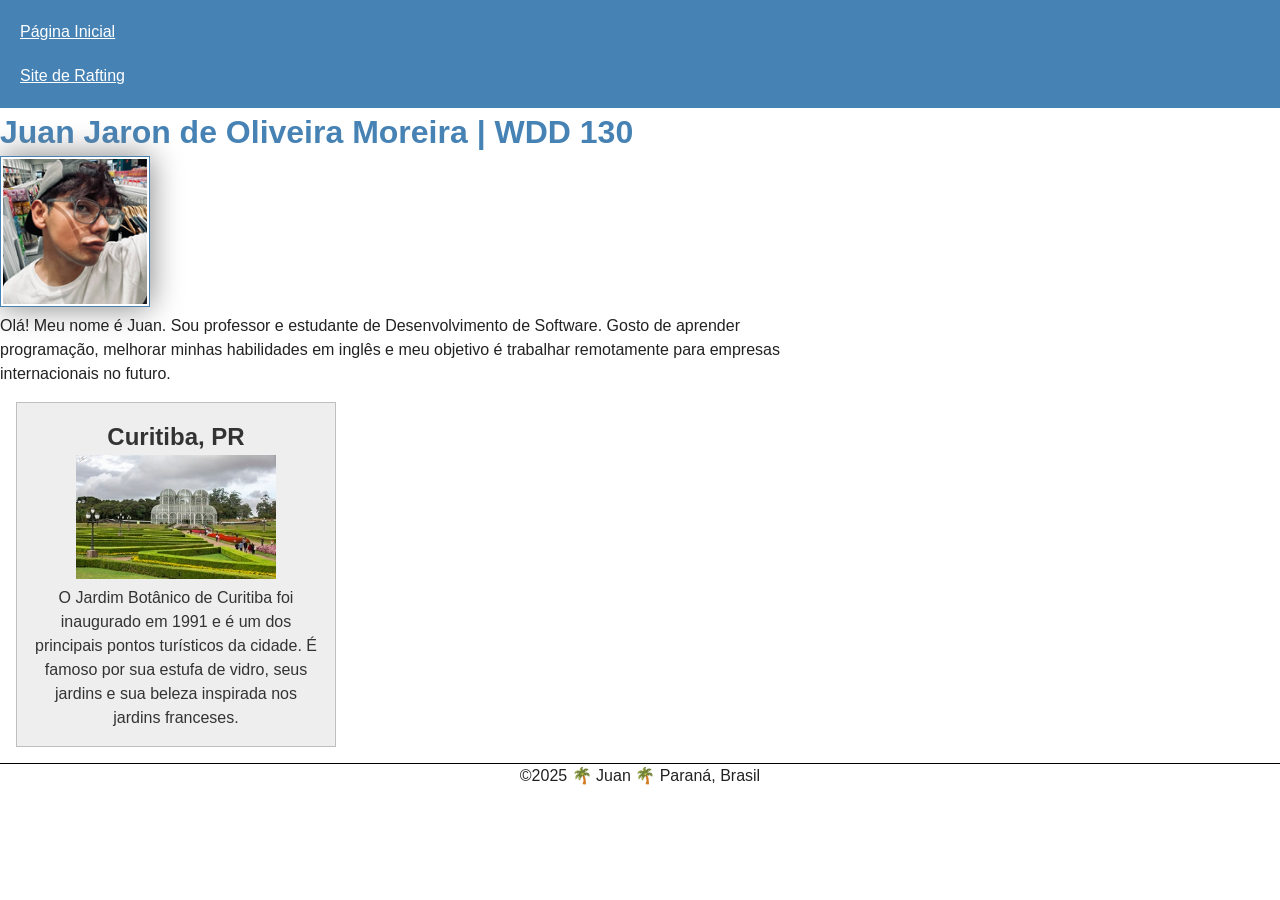
==== wwr/index.html @ 2d79bc1d "Organiza pagina inicial do site de rafting" ====
<!DOCTYPE html>
<html lang="pt-BR">

<head>
    <meta charset="UTF-8">
    <meta name="viewport" content="width=device-width, initial-scale=1.0">
    <title>Juan Jaron de Oliveira Moreira | WDD 130</title>

    <meta name="description"
      content="Página inicial de Juan Jaron de Oliveira Moreira, estudante do curso WDD 130, dedicada ao aprendizado de desenvolvimento web, HTML e CSS.">
    <meta name="author" content="Juan Jaron de Oliveira Moreira">
    <link rel="stylesheet" href="estilos/estilos.css">
</head>

<body>

    <header>
        <nav>
            <a href="#">Página Inicial</a>
            <a href="wwr/">Site de Rafting</a>
        </nav>
    </header>

    <main>
        <h1>Juan Jaron de Oliveira Moreira | WDD 130</h1>
        <img src="imagens/perfil.png.png" alt="Foto de perfil do juan jaron de Oliveira Moreira "
          width="200">
        <p>Olá! Meu nome é Juan. Sou professor e estudante de Desenvolvimento de Software. Gosto de
            aprender programação, melhorar minhas habilidades em inglês e meu objetivo é trabalhar
            remotamente para empresas internacionais no futuro.</p>
    </main>

    <aside class="sidebar">
        <h2>Curitiba, PR</h2>
        <img src="imagens/jardim-botanico.jpg" alt="Jardim Botânico" class="place-img">
        <p>O Jardim Botânico de Curitiba foi inaugurado em 1991 e é um dos principais pontos
            turísticos
            da cidade. É famoso por sua estufa de vidro, seus jardins e sua beleza inspirada nos
            jardins
            franceses.</p>
    </aside>

    <footer>
        <p>©️2025 🌴 Juan 🌴 Paraná, Brasil</p>
    </footer>

</body>

</html>
---- wwr/estilos/estilos.css ----
/* Global resets */
* {
    margin: 0;
    padding: 0;
    box-sizing: border-box;
}

body {
    font-family: Arial, Helvetica, sans-serif;
    line-height: 1.5;
    color: #222;
    background-color: #fff;
    margin: 0;
}

nav {
    background-color: steelblue;
    padding: 10px;
}

nav a {
    color: white;
    padding: 10px;
    display: block;
}

main {
    max-width: 840px;
}

h1 {
    color: steelblue;
}

main img {
    width: 150px;
    height: auto;
    border: 1px solid steelblue;
    padding: 2px;
    box-shadow: 0 0 30px gray;
}

p {
    padding: 0;
}

aside {
    width: 20em;
    margin: 1em;
    border: 1px solid rgba(0, 0, 0, 0.2);
    padding: 1em;
    background-color: #eee;
    color: #333;
    text-align: center;
}

aside img {
    width: 200px;
    height: auto;
}

footer {
    margin-top: 1em;
    border-top: 1px solid #000;
    text-align: center;
}
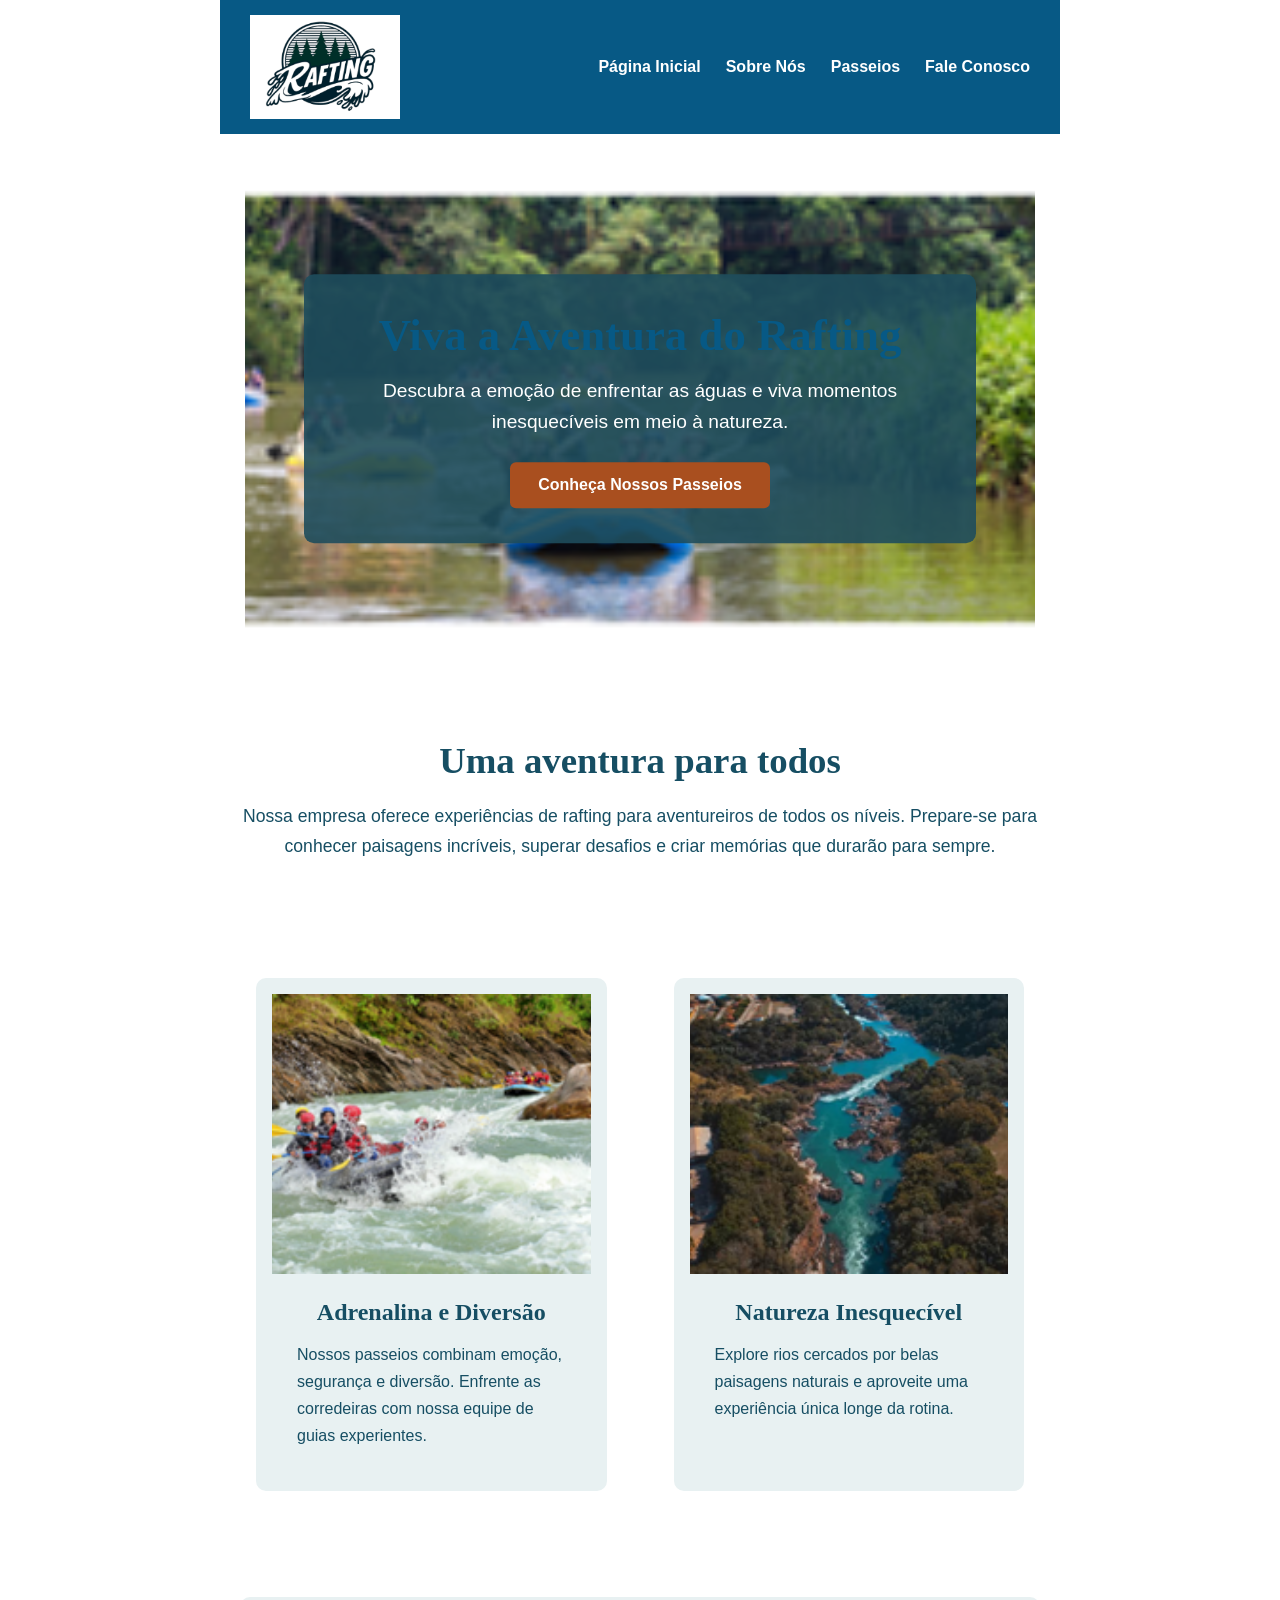
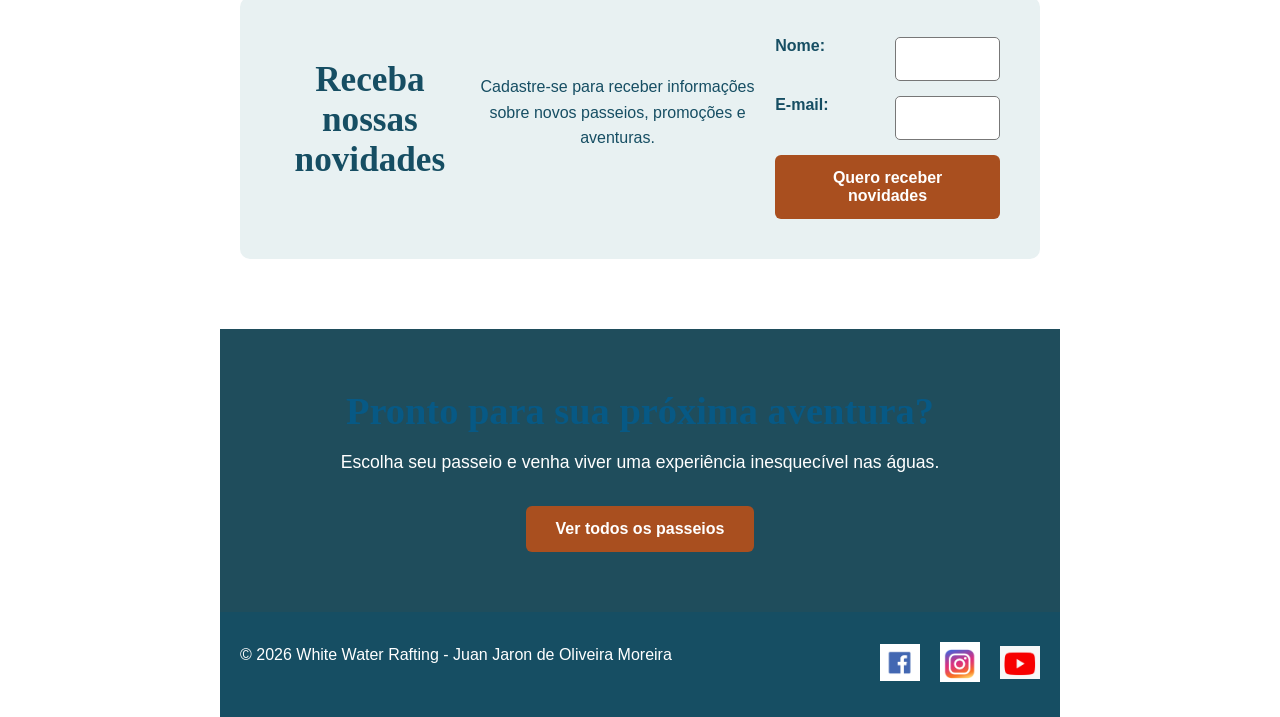
==== commit e367856e: "Atualiza página inicial do site de rafting" ====
--- a/wwr/index.html
+++ b/wwr/index.html
@@ -4,44 +4,170 @@
 <head>
     <meta charset="UTF-8">
     <meta name="viewport" content="width=device-width, initial-scale=1.0">
-    <title>Juan Jaron de Oliveira Moreira | WDD 130</title>
 
     <meta name="description"
-      content="Página inicial de Juan Jaron de Oliveira Moreira, estudante do curso WDD 130, dedicada ao aprendizado de desenvolvimento web, HTML e CSS.">
+      content="Descubra aventuras de rafting emocionantes, passeios inesquecíveis e experiências para toda a família.">
+
     <meta name="author" content="Juan Jaron de Oliveira Moreira">
-    <link rel="stylesheet" href="estilos/estilos.css">
+
+    <title>White Water Rafting | Aventuras Inesquecíveis</title>
+
+    <link rel="stylesheet" href="estilos/rafting.css">
 </head>
 
 <body>
 
     <header>
+        <img src="imagens/logo.png" alt="Logo da empresa de rafting">
+
         <nav>
-            <a href="#">Página Inicial</a>
-            <a href="wwr/">Site de Rafting</a>
+            <a href="index.html">Página Inicial</a>
+            <a href="sobre.html">Sobre Nós</a>
+            <a href="passeios.html">Passeios</a>
+            <a href="contato.html">Fale Conosco</a>
         </nav>
     </header>
 
     <main>
-        <h1>Juan Jaron de Oliveira Moreira | WDD 130</h1>
-        <img src="imagens/perfil.png.png" alt="Foto de perfil do juan jaron de Oliveira Moreira "
-          width="200">
-        <p>Olá! Meu nome é Juan. Sou professor e estudante de Desenvolvimento de Software. Gosto de
-            aprender programação, melhorar minhas habilidades em inglês e meu objetivo é trabalhar
-            remotamente para empresas internacionais no futuro.</p>
+
+        <section class="home-hero">
+
+            <img src="imagens/hero.png" alt="Pessoas praticando rafting em um rio">
+
+            <div class="hero-content">
+                <h1>Viva a Aventura do Rafting</h1>
+
+                <p>
+                    Descubra a emoção de enfrentar as águas e viva
+                    momentos inesquecíveis em meio à natureza.
+                </p>
+
+                <a class="hero-button" href="passeios.html">
+                    Conheça Nossos Passeios
+                </a>
+            </div>
+
+        </section>
+
+        <section class="home-intro">
+
+            <h2>Uma aventura para todos</h2>
+
+            <p>
+                Nossa empresa oferece experiências de rafting para
+                aventureiros de todos os níveis. Prepare-se para
+                conhecer paisagens incríveis, superar desafios e
+                criar memórias que durarão para sempre.
+            </p>
+
+        </section>
+
+        <section class="home-grid">
+
+            <article class="home-card">
+
+                <img src="imagens/grupo.png" alt="Grupo praticando rafting em águas rápidas">
+
+                <div>
+                    <h2>Adrenalina e Diversão</h2>
+
+                    <p>
+                        Nossos passeios combinam emoção, segurança e
+                        diversão. Enfrente as corredeiras com nossa
+                        equipe de guias experientes.
+                    </p>
+                </div>
+
+            </article>
+
+            <article class="home-card">
+
+                <img src="imagens/rafting2.png" alt="Rafting em meio à natureza">
+
+                <div>
+                    <h2>Natureza Inesquecível</h2>
+
+                    <p>
+                        Explore rios cercados por belas paisagens
+                        naturais e aproveite uma experiência única
+                        longe da rotina.
+                    </p>
+                </div>
+
+            </article>
+
+        </section>
+
+        <section class="newsletter">
+
+            <h2>Receba nossas novidades</h2>
+
+            <p>
+                Cadastre-se para receber informações sobre novos
+                passeios, promoções e aventuras.
+            </p>
+
+            <form>
+
+                <label for="newsletter-name">
+                    Nome:
+                </label>
+
+                <input type="text" id="newsletter-name" name="newsletter-name" required>
+
+                <label for="newsletter-email">
+                    E-mail:
+                </label>
+
+                <input type="email" id="newsletter-email" name="newsletter-email" required>
+
+                <button type="submit">
+                    Quero receber novidades
+                </button>
+
+            </form>
+
+        </section>
+
+        <section class="home-call">
+
+            <h2>Pronto para sua próxima aventura?</h2>
+
+            <p>
+                Escolha seu passeio e venha viver uma experiência
+                inesquecível nas águas.
+            </p>
+
+            <a href="passeios.html">
+                Ver todos os passeios
+            </a>
+
+        </section>
+
     </main>
 
-    <aside class="sidebar">
-        <h2>Curitiba, PR</h2>
-        <img src="imagens/jardim-botanico.jpg" alt="Jardim Botânico" class="place-img">
-        <p>O Jardim Botânico de Curitiba foi inaugurado em 1991 e é um dos principais pontos
-            turísticos
-            da cidade. É famoso por sua estufa de vidro, seus jardins e sua beleza inspirada nos
-            jardins
-            franceses.</p>
-    </aside>
+    <footer>
 
-    <footer>
-        <p>©️2025 🌴 Juan 🌴 Paraná, Brasil</p>
+        <p>
+            &copy; 2026 White Water Rafting - Juan Jaron de Oliveira Moreira
+        </p>
+
+        <nav class="redes-sociais">
+
+            <a href="#" aria-label="Facebook">
+                <img src="imagens/facebook.png" alt="Facebook">
+            </a>
+
+            <a href="#" aria-label="Instagram">
+                <img src="imagens/instagram.png" alt="Instagram">
+            </a>
+
+            <a href="#" aria-label="YouTube">
+                <img src="imagens/youtube.png" alt="YouTube">
+            </a>
+
+        </nav>
+
     </footer>
 
 </body>
--- a/wwr/estilos/rafting.css
+++ b/wwr/estilos/rafting.css
@@ -0,0 +1,1021 @@
+:root {
+    --cor-primaria: #075985;
+    --cor-destaque1: #164e63;
+    --cor-destaque2: #f0f9ff;
+    --cor-branca: #ffffff;
+
+    --fonte-titulo: Georgia, "Times New Roman", serif;
+    --fonte-body: Arial, Helvetica, sans-serif;
+}
+
+* {
+    margin: 0;
+    padding: 0;
+    box-sizing: border-box;
+}
+
+body {
+    font-family: var(--fonte-body);
+    color: var(--cor-destaque1);
+    background-color: var(--cor-destaque2);
+}
+
+header,
+main,
+footer {
+    width: 840px;
+    margin: 0 auto;
+}
+
+header {
+    display: grid;
+    grid-template-columns: 150px 1fr;
+    align-items: center;
+    background-color: var(--cor-primaria);
+    padding: 15px;
+}
+
+.logo {
+    width: 100px;
+    height: auto;
+}
+
+nav {
+    display: flex;
+    justify-content: flex-end;
+    gap: 20px;
+}
+
+nav a {
+    color: var(--cor-branca);
+    text-decoration: none;
+    font-weight: bold;
+}
+
+nav a:hover {
+    text-decoration: underline;
+}
+
+header nav a {
+    color: var(--cor-branca);
+}
+
+h1,
+h2 {
+    font-family: var(--fonte-titulo);
+    color: var(--cor-primaria);
+    text-align: center;
+}
+
+h2 {
+    margin-bottom: 15px;
+}
+
+p {
+    line-height: 1.6;
+}
+
+section,
+article {
+    margin: 16px;
+    padding: 16px;
+}
+
+.hero {
+    position: relative;
+    margin-top: 20px;
+}
+
+.hero-img {
+    display: block;
+    width: 100%;
+    height: auto;
+}
+
+.hero h1 {
+    position: absolute;
+    top: 20px;
+    width: 100%;
+    padding: 16px;
+    text-align: center;
+    background-color: var(--cor-destaque1);
+    color: var(--cor-branca);
+    opacity: 0.85;
+}
+
+.hero article {
+    position: absolute;
+    left: 20px;
+    right: 20px;
+    bottom: 20px;
+    padding: 20px;
+    background-color: rgba(7, 89, 133, 0.9);
+    color: var(--cor-branca);
+    overflow: auto;
+}
+
+.hero article img {
+    float: right;
+    width: 125px;
+    height: 125px;
+    object-fit: cover;
+    margin-left: 20px;
+    border: 3px solid var(--cor-branca);
+    border-radius: 8px;
+}
+
+.hero article p {
+    color: var(--cor-branca);
+}
+
+section {
+    background-color: var(--cor-branca);
+    margin: 25px 0;
+    padding: 25px;
+}
+
+.adventure-gallery {
+    display: grid;
+    grid-template-columns: repeat(5, 1fr);
+    gap: 10px;
+}
+
+.adventure-gallery figure {
+    margin: 0;
+    text-align: center;
+}
+
+.adventure-gallery img {
+    display: block;
+    width: 100%;
+    height: 130px;
+    object-fit: cover;
+}
+
+.adventure-gallery figcaption {
+    margin-top: 8px;
+    font-weight: bold;
+    font-size: 14px;
+    color: var(--cor-destaque1);
+}
+
+footer {
+    display: flex;
+    justify-content: space-between;
+    align-items: center;
+    background-color: var(--cor-primaria);
+    color: var(--cor-branca);
+    padding: 20px;
+}
+
+footer p {
+    margin: 0;
+    color: var(--cor-branca);
+}
+
+.socialmedia {
+    display: flex;
+    align-items: center;
+    justify-content: flex-end;
+    gap: 12px;
+    margin: 0;
+    padding: 0;
+}
+
+.socialmedia a {
+    display: block;
+    text-decoration: none;
+}
+
+.socialmedia img {
+    display: block;
+    width: 35px;
+    height: 35px;
+    object-fit: contain;
+}
+
+.tours-hero {
+    background-color: #1f4d5c;
+    color: white;
+    text-align: center;
+    padding: 70px 20px;
+    margin-bottom: 40px;
+}
+
+/* ================================
+   PÁGINA FALE CONOSCO
+================================ */
+
+:root {
+    --cor-primaria: #075985;
+    --cor-destaque1: #164e63;
+    --cor-destaque2: #f0f9ff;
+    --cor-branca: #ffffff;
+    --cor-fundo: #e8f1f2;
+    --cor-cinza: #f1f1f1;
+    --cor-borda: #777777;
+    --cor-botao: #a94f1f;
+    --cor-botao-hover: #8f4219;
+}
+
+/* ================================
+   CONFIGURAÇÕES GERAIS
+================================ */
+
+* {
+    box-sizing: border-box;
+}
+
+body {
+    margin: 0;
+    color: var(--cor-destaque1);
+    background-color: var(--cor-branca);
+    font-family: Arial, sans-serif;
+}
+
+/* ================================
+   HEADER
+================================ */
+
+header {
+    background-color: var(--cor-primaria);
+    color: var(--cor-branca);
+    padding: 15px 30px;
+
+    display: flex;
+    align-items: center;
+    justify-content: space-between;
+    gap: 20px;
+}
+
+header img {
+    max-width: 150px;
+    height: auto;
+}
+
+header nav {
+    display: flex;
+    align-items: center;
+    justify-content: center;
+    gap: 25px;
+}
+
+header nav a {
+    color: var(--cor-branca);
+    text-decoration: none;
+    font-weight: bold;
+}
+
+header nav a:hover {
+    text-decoration: underline;
+}
+
+/* ================================
+   HERO
+================================ */
+
+.contact-hero {
+    background-color: #1f4d5c;
+    color: var(--cor-branca);
+    text-align: center;
+    padding: 60px 20px;
+}
+
+.contact-hero h1 {
+    color: var(--cor-branca);
+    font-size: 2.8rem;
+    margin-bottom: 15px;
+}
+
+.contact-hero p {
+    font-size: 1.2rem;
+    max-width: 700px;
+    margin: 0 auto;
+    line-height: 1.6;
+}
+
+/* ================================
+   INFORMAÇÕES DA EMPRESA
+================================ */
+
+.company-info {
+    max-width: 1100px;
+    margin: 50px auto;
+    padding: 20px;
+
+    display: grid;
+    grid-template-columns: 1fr 1.5fr;
+    gap: 40px;
+    align-items: center;
+}
+
+.contact-details {
+    background-color: var(--cor-fundo);
+    padding: 30px;
+    border-radius: 10px;
+}
+
+.contact-details h2 {
+    font-size: 2rem;
+    margin-bottom: 25px;
+}
+
+.contact-details p {
+    line-height: 1.7;
+    margin-bottom: 20px;
+}
+
+.map iframe {
+    width: 100%;
+    min-height: 350px;
+    border: none;
+    border-radius: 10px;
+}
+
+/* ================================
+   EQUIPE
+================================ */
+
+.employees {
+    max-width: 1100px;
+    margin: 60px auto;
+    padding: 20px;
+}
+
+.employees > h2 {
+    text-align: center;
+    font-size: 2.3rem;
+    margin-bottom: 35px;
+}
+
+.employee-grid {
+    display: grid;
+    grid-template-columns: repeat(3, 1fr);
+    gap: 30px;
+}
+
+.employee-grid figure {
+    margin: 0;
+    text-align: center;
+    background-color: var(--cor-cinza);
+    padding-bottom: 20px;
+    border-radius: 10px;
+    overflow: hidden;
+}
+
+.employee-grid img {
+    width: 100%;
+    height: 280px;
+    object-fit: cover;
+    display: block;
+}
+
+.employee-grid figcaption {
+    padding: 20px 10px 0;
+    line-height: 1.6;
+}
+
+/* ================================
+   FORMULÁRIO
+================================ */
+
+.contact-form-section {
+    max-width: 800px;
+    margin: 60px auto;
+    padding: 40px;
+
+    background-color: var(--cor-fundo);
+    border-radius: 10px;
+}
+
+.contact-form-section h2 {
+    text-align: center;
+    font-size: 2.3rem;
+    margin-bottom: 35px;
+}
+
+.contact-form-section form {
+    display: flex;
+    flex-direction: column;
+    gap: 25px;
+}
+
+.contact-form-section fieldset {
+    border: 1px solid var(--cor-borda);
+    padding: 25px;
+    border-radius: 8px;
+}
+
+.contact-form-section legend {
+    font-weight: bold;
+    padding: 0 10px;
+}
+
+/* ================================
+   CAMPOS
+================================ */
+
+.contact-form-section label {
+    display: block;
+    margin-bottom: 10px;
+    font-weight: bold;
+}
+
+.contact-form-section input[type="text"],
+.contact-form-section input[type="email"],
+.contact-form-section textarea {
+    width: 100%;
+    padding: 12px;
+    margin-top: 6px;
+
+    border: 1px solid var(--cor-borda);
+    border-radius: 5px;
+
+    font-size: 1rem;
+}
+
+.contact-form-section textarea {
+    resize: vertical;
+}
+
+/* ================================
+   RADIO BUTTONS
+================================ */
+
+.contact-form-section input[type="radio"] {
+    margin-right: 8px;
+}
+
+.contact-form-section fieldset:nth-of-type(2) label {
+    font-weight: normal;
+    margin-bottom: 15px;
+}
+
+/* ================================
+   NEWSLETTER
+================================ */
+
+.newsletter {
+    display: flex;
+    align-items: center;
+    gap: 10px;
+    font-weight: normal;
+}
+
+.newsletter input[type="checkbox"] {
+    width: 18px;
+    height: 18px;
+}
+
+/* ================================
+   BOTÃO
+================================ */
+
+.contact-form-section button {
+    align-self: center;
+
+    background-color: var(--cor-botao);
+    color: var(--cor-branca);
+
+    border: none;
+    border-radius: 6px;
+
+    padding: 14px 35px;
+
+    font-size: 1.1rem;
+    font-weight: bold;
+
+    cursor: pointer;
+}
+
+.contact-form-section button:hover {
+    background-color: var(--cor-botao-hover);
+}
+
+/* ================================
+   FOOTER
+================================ */
+
+footer {
+    background-color: var(--cor-destaque1);
+    color: var(--cor-branca);
+    text-align: center;
+    padding: 30px 20px;
+}
+
+footer p {
+    margin: 0 0 20px;
+}
+
+footer .redes-sociais {
+    display: flex;
+    justify-content: center;
+    align-items: center;
+    gap: 20px;
+}
+
+footer .redes-sociais a {
+    display: inline-block;
+}
+
+footer .redes-sociais img {
+    width: 40px;
+    height: 40px;
+    object-fit: contain;
+}
+
+/* ================================
+   RESPONSIVIDADE
+================================ */
+
+@media (max-width: 800px) {
+
+    header {
+        flex-direction: column;
+    }
+
+    header nav {
+        flex-wrap: wrap;
+    }
+
+    .company-info {
+        grid-template-columns: 1fr;
+    }
+
+    .employee-grid {
+        grid-template-columns: 1fr;
+    }
+
+    .contact-hero h1 {
+        font-size: 2.2rem;
+    }
+
+    .contact-form-section {
+        margin: 40px 20px;
+        padding: 25px;
+    }
+}
+
+@media (min-width: 801px) and (max-width: 1000px) {
+
+    .employee-grid {
+        grid-template-columns: repeat(2, 1fr);
+    }
+}
+
+/* ================================
+   PÁGINA PASSEIOS
+================================ */
+
+.tours-hero {
+    padding: 60px 20px;
+    text-align: center;
+    background-color: #1f4d5c;
+    color: var(--cor-branca);
+}
+
+.tours-hero h1 {
+    margin: 0 0 15px;
+    color: var(--cor-branca);
+    font-size: 2.8rem;
+}
+
+.tours-hero p {
+    max-width: 700px;
+    margin: 0 auto;
+    font-size: 1.2rem;
+    line-height: 1.6;
+}
+
+.tours-grid {
+    max-width: 1100px;
+    margin: 60px auto;
+    padding: 20px;
+
+    display: grid;
+    grid-template-columns: repeat(3, 1fr);
+    gap: 30px;
+}
+
+.tour-card {
+    background-color: var(--cor-fundo);
+    border-radius: 10px;
+    overflow: hidden;
+}
+
+.tour-card img {
+    width: 100%;
+    height: 250px;
+    object-fit: cover;
+    display: block;
+}
+
+.tour-content {
+    padding: 25px;
+}
+
+.tour-content h2 {
+    margin-top: 0;
+    font-size: 1.6rem;
+}
+
+.tour-content p {
+    line-height: 1.6;
+}
+
+/* TABELA */
+
+.tour-table-section {
+    max-width: 1100px;
+    margin: 60px auto;
+    padding: 20px;
+}
+
+.tour-table-section h2 {
+    text-align: center;
+    font-size: 2.2rem;
+    margin-bottom: 30px;
+}
+
+.tour-table-section table {
+    width: 100%;
+    border-collapse: collapse;
+    background-color: var(--cor-branca);
+}
+
+.tour-table-section th,
+.tour-table-section td {
+    padding: 15px;
+    border: 1px solid var(--cor-borda);
+    text-align: left;
+}
+
+.tour-table-section th {
+    background-color: var(--cor-destaque1);
+    color: var(--cor-branca);
+}
+
+.tour-table-section tr:nth-child(even) {
+    background-color: var(--cor-cinza);
+}
+
+/* CHAMADA PARA AÇÃO */
+
+.tour-cta {
+    max-width: 900px;
+    margin: 60px auto;
+    padding: 50px 30px;
+
+    text-align: center;
+
+    background-color: #1f4d5c;
+    color: var(--cor-branca);
+    border-radius: 10px;
+}
+
+.tour-cta h2 {
+    color: var(--cor-branca);
+    font-size: 2.2rem;
+}
+
+.tour-cta p {
+    max-width: 700px;
+    margin: 0 auto 30px;
+    line-height: 1.7;
+}
+
+.cta-button {
+    display: inline-block;
+    padding: 14px 30px;
+
+    background-color: var(--cor-botao);
+    color: var(--cor-branca);
+
+    border-radius: 6px;
+    text-decoration: none;
+    font-weight: bold;
+}
+
+.cta-button:hover {
+    background-color: var(--cor-botao-hover);
+}
+
+/* RESPONSIVIDADE */
+
+@media (max-width: 800px) {
+
+    .tours-grid {
+        grid-template-columns: 1fr;
+    }
+
+    .tour-table-section {
+        overflow-x: auto;
+    }
+
+    .tour-table-section table {
+        min-width: 650px;
+    }
+
+    .tours-hero h1 {
+        font-size: 2.2rem;
+    }
+}
+
+/* ================================
+   PÁGINA INICIAL
+================================ */
+
+.home-hero {
+    position: relative;
+    width: 100%;
+    height: 500px;
+    overflow: hidden;
+}
+
+.home-hero > img {
+    width: 100%;
+    height: 100%;
+    object-fit: cover;
+    display: block;
+}
+
+.hero-content {
+    position: absolute;
+    top: 50%;
+    left: 50%;
+    transform: translate(-50%, -50%);
+    width: 80%;
+    max-width: 800px;
+    padding: 35px;
+    text-align: center;
+    background-color: rgba(31, 77, 92, 0.9);
+    color: white;
+    border-radius: 10px;
+    box-sizing: border-box;
+}
+
+.hero-content h1 {
+    margin: 0 0 15px;
+    font-size: 2.8rem;
+}
+
+.hero-content p {
+    margin: 0 0 25px;
+    font-size: 1.2rem;
+    line-height: 1.6;
+}
+
+.hero-button {
+    display: inline-block;
+    padding: 14px 28px;
+    background-color: #a94f1f;
+    color: white;
+    text-decoration: none;
+    border-radius: 6px;
+    font-weight: bold;
+}
+
+.hero-button:hover {
+    background-color: #8f4219;
+}
+
+/* ================================
+   INTRODUÇÃO
+================================ */
+
+.home-intro {
+    max-width: 900px;
+    margin: 60px auto;
+    padding: 20px;
+    text-align: center;
+}
+
+.home-intro h2 {
+    color: var(--cor-destaque1);
+    font-size: 2.3rem;
+    margin-bottom: 20px;
+}
+
+.home-intro p {
+    font-size: 1.1rem;
+    line-height: 1.7;
+}
+
+/* ================================
+   GRID DA PÁGINA INICIAL
+================================ */
+
+.home-grid {
+    max-width: 1100px;
+    margin: 50px auto;
+    padding: 20px;
+
+    display: grid;
+    grid-template-columns: repeat(2, 1fr);
+    gap: 35px;
+}
+
+.home-card {
+    background-color: #e8f1f2;
+    border-radius: 10px;
+    overflow: hidden;
+}
+
+.home-card img {
+    width: 100%;
+    height: 280px;
+    object-fit: cover;
+    display: block;
+}
+
+.home-card div {
+    padding: 25px;
+}
+
+.home-card h2 {
+    color: var(--cor-destaque1);
+    margin-top: 0;
+    margin-bottom: 15px;
+}
+
+.home-card p {
+    line-height: 1.7;
+    margin-bottom: 0;
+}
+
+/* ================================
+   NEWSLETTER
+================================ */
+
+.newsletter {
+    max-width: 800px;
+    margin: 70px auto;
+    padding: 40px;
+
+    background-color: #e8f1f2;
+    border-radius: 10px;
+    text-align: center;
+}
+
+.newsletter h2 {
+    color: var(--cor-destaque1);
+    font-size: 2.2rem;
+    margin-top: 0;
+}
+
+.newsletter p {
+    line-height: 1.6;
+    margin-bottom: 30px;
+}
+
+.newsletter form {
+    display: grid;
+    grid-template-columns: 1fr 1fr;
+    gap: 15px;
+    text-align: left;
+}
+
+.newsletter label {
+    font-weight: bold;
+}
+
+.newsletter input {
+    width: 100%;
+    padding: 12px;
+    border: 1px solid #777;
+    border-radius: 5px;
+    box-sizing: border-box;
+    font-size: 1rem;
+}
+
+.newsletter button {
+    grid-column: 1 / -1;
+    justify-self: center;
+
+    padding: 14px 30px;
+
+    background-color: #a94f1f;
+    color: white;
+
+    border: none;
+    border-radius: 6px;
+
+    font-size: 1rem;
+    font-weight: bold;
+
+    cursor: pointer;
+}
+
+.newsletter button:hover {
+    background-color: #8f4219;
+}
+
+/* ================================
+   CHAMADA PARA AÇÃO
+================================ */
+
+.home-call {
+    margin: 70px 0 0;
+    padding: 60px 20px;
+
+    background-color: #1f4d5c;
+    color: white;
+
+    text-align: center;
+}
+
+.home-call h2 {
+    font-size: 2.4rem;
+    margin-top: 0;
+}
+
+.home-call p {
+    font-size: 1.1rem;
+    line-height: 1.6;
+    margin-bottom: 30px;
+}
+
+.home-call a {
+    display: inline-block;
+
+    padding: 14px 30px;
+
+    background-color: #a94f1f;
+    color: white;
+
+    text-decoration: none;
+    border-radius: 6px;
+
+    font-weight: bold;
+}
+
+.home-call a:hover {
+    background-color: #8f4219;
+}
+
+/* ================================
+   RESPONSIVIDADE - PÁGINA INICIAL
+================================ */
+
+@media (max-width: 800px) {
+
+    .home-hero {
+        height: 450px;
+    }
+
+    .hero-content {
+        width: 90%;
+        padding: 25px;
+    }
+
+    .hero-content h1 {
+        font-size: 2.1rem;
+    }
+
+    .hero-content p {
+        font-size: 1rem;
+    }
+
+    .home-grid {
+        grid-template-columns: 1fr;
+    }
+
+    .newsletter form {
+        grid-template-columns: 1fr;
+    }
+
+    .newsletter button {
+        grid-column: 1;
+    }
+
+}
+
+@media (max-width: 500px) {
+
+    .home-hero {
+        height: 400px;
+    }
+
+    .hero-content {
+        width: 92%;
+        padding: 20px;
+    }
+
+    .hero-content h1 {
+        font-size: 1.8rem;
+    }
+
+    .home-intro {
+        margin: 40px auto;
+    }
+
+    .newsletter {
+        margin: 40px 20px;
+        padding: 25px;
+    }
+
+    .home-call {
+        padding: 45px 20px;
+    }
+
+}
